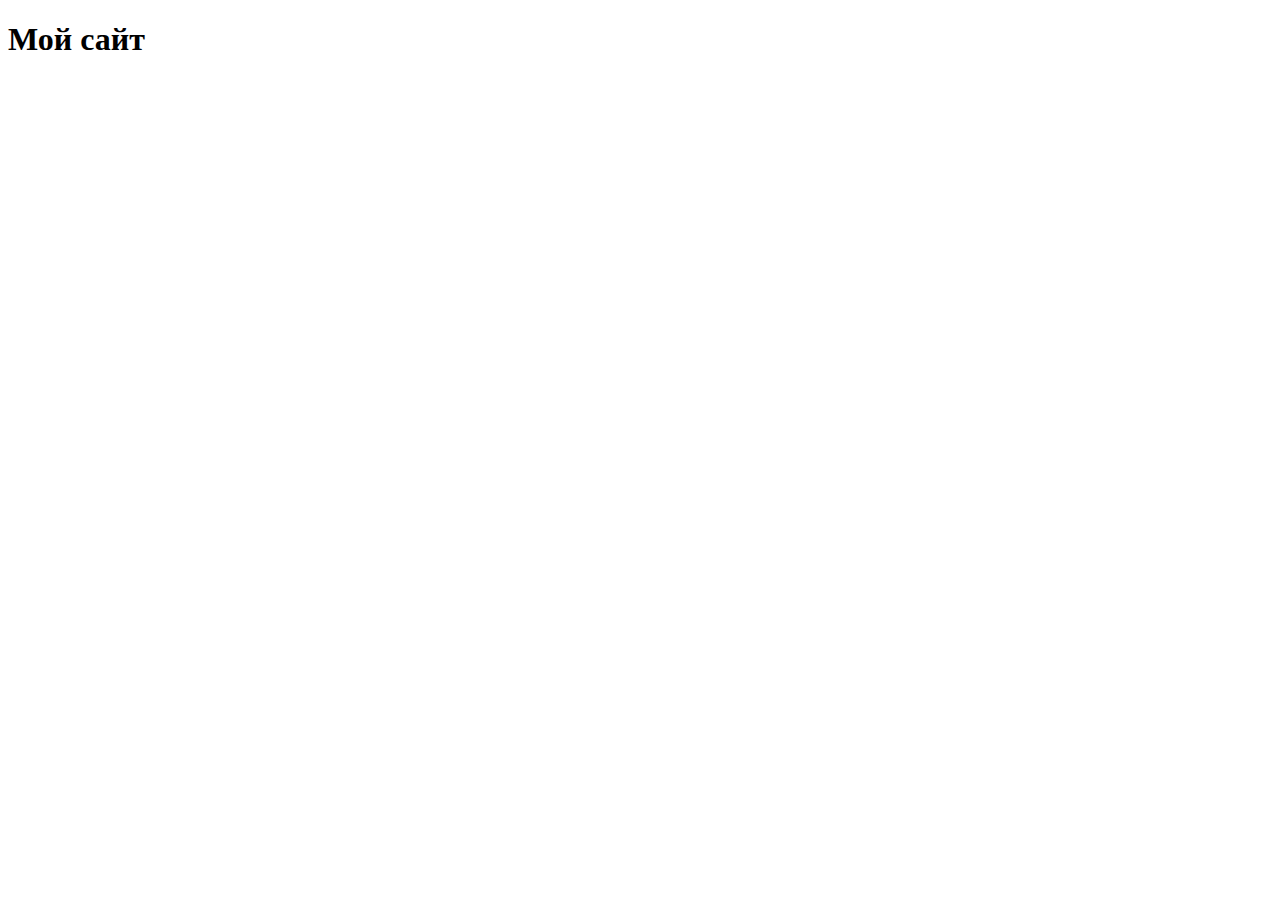
==== index.html @ 55ff9b93 "vghft" ====
<!DOCTYPE html>
<html lang="en">
<head>
    <meta charset="UTF-8">
    <meta http-equiv="X-UA-Compatible" content="IE=edge">
    <meta name="viewport" content="width=device-width, initial-scale=1.0">
    <title>Document</title>
</head>
<body>
    <h1>Мой сайт</h1>
</body>
</html>
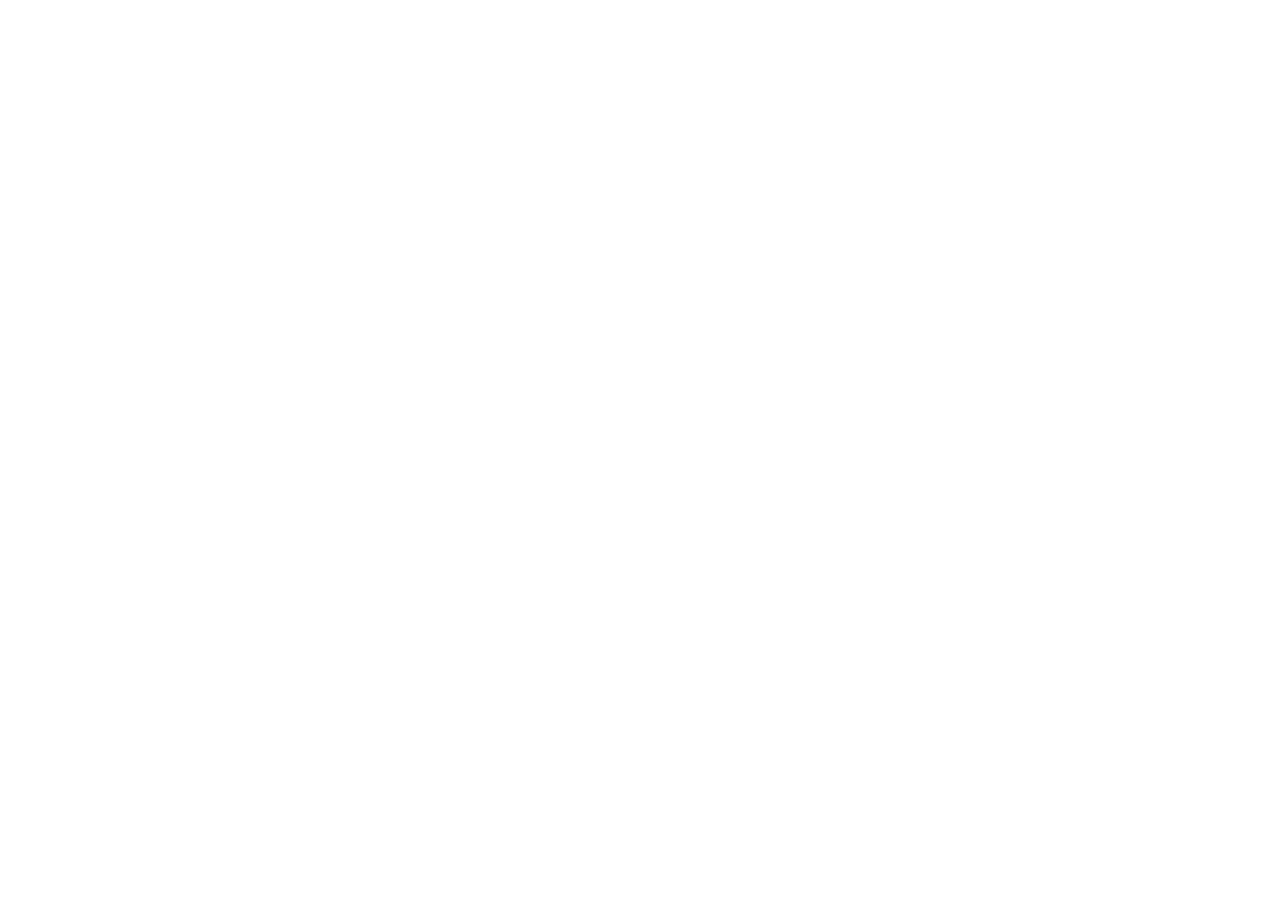
==== commit 56c76f2c: "style" ====
--- a/index.html
+++ b/index.html
@@ -7,6 +7,13 @@
     <title>Document</title>
 </head>
 <body>
-    <h1>Мой сайт</h1>
+    <div class="scrapp">
+        <main class="firstscreen">
+
+        </main>
+        <section class="secondscreen">
+            
+        </section>
+    </div>
 </body>
 </html>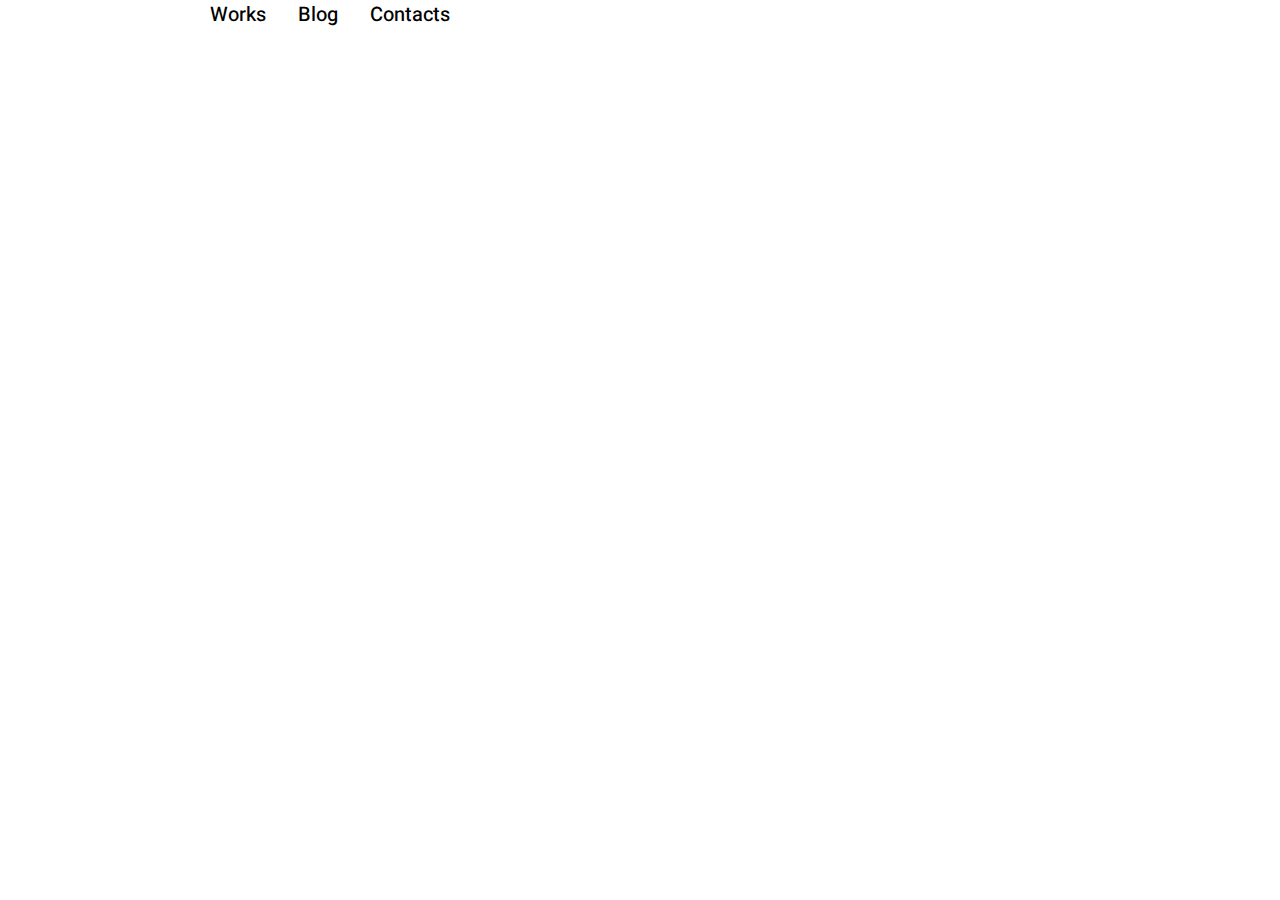
==== commit 9f9c7ea8: "dfskgksjv" ====
--- a/index.html
+++ b/index.html
@@ -4,16 +4,58 @@
     <meta charset="UTF-8">
     <meta http-equiv="X-UA-Compatible" content="IE=edge">
     <meta name="viewport" content="width=device-width, initial-scale=1.0">
+    <link rel="stylesheet" href="css/style.css">
+    <link rel="preconnect" href="https://fonts.googleapis.com">
+    <link rel="preconnect" href="https://fonts.gstatic.com" crossorigin>
+    <link href="https://fonts.googleapis.com/css2?family=Heebo:wght@400;500;700;900&display=swap" rel="stylesheet">
     <title>Document</title>
 </head>
 <body>
     <div class="scrapp">
-        <main class="firstscreen">
+        <div class="container">
+            <main class="firstscreen">
+                    <header>
+                        <ul>
+                            <li>
+                                <a href="#">Works</a>
+                            </li>
+                            <li>
+                                <a href="#">Blog</a>
+                            </li>
+                            <li>
+                                <a href="#">Contacts</a>
+                            </li>
+                        </ul>
+                    </header>
 
-        </main>
-        <section class="secondscreen">
-            
-        </section>
+                        <div class="content">
+                            <div class="content__content-left">
+                                
+                            </div>
+                            <div class="content__content-right">
+
+                            </div>
+                        </div>
+            </main>
+
+            <section class="secondscreen">
+                <div class="container">
+                    
+                </div>
+            </section>
+
+            <section class="thirdscreen">
+                <div class="container">
+                    
+                </div>
+            </section>
+
+            <footer class="footer">
+                <div class="container">
+                    
+                </div>
+            </footer>
+        </div>
     </div>
 </body>
 </html>--- a/css/style.css
+++ b/css/style.css
@@ -0,0 +1,65 @@
+* {
+    font-family: 'Heebo', sans-serif;
+    box-sizing: border-box; 
+    margin: 0;
+    padding: 0;
+}
+
+:root {
+    font-size: 16px;
+    --main-color: #21243D;
+    --primary-color: #FF6464;
+    --secondary-color: #00A8CC;
+    --dark-blue: #142850;
+}
+
+.container {
+    width: 860px;
+    margin: 0 auto;
+}
+
+.header {
+    width: 100%;
+    height: 80px;
+
+    display: flex;
+    justify-content: flex-end;
+    align-items: center;
+}
+
+header ul {
+    width: 240px; /*ширина контейнера*/
+    display: flex;
+    list-style: none;
+    justify-content: space-between;  /* равно расстоение между элементами, зависит от ширины контейнера*/
+    font-size: 1.25rem;
+    font-weight: 500;
+}
+
+header ul li a {
+    text-decoration: none;
+    color: black;
+}
+
+.content {
+    height: 300px;
+    margin-top: 120px;
+    display: flex;
+    justify-content: space-between;
+}
+
+.content .content-left {
+    width: 60%;
+    display: flex;
+    flex-direction: column;
+    justify-content: space-between;
+}
+
+.content .content-left h1 {
+    font-size: 2.75rem;
+}
+
+.content .content-right {
+    display: flex;
+    align-items: center;
+}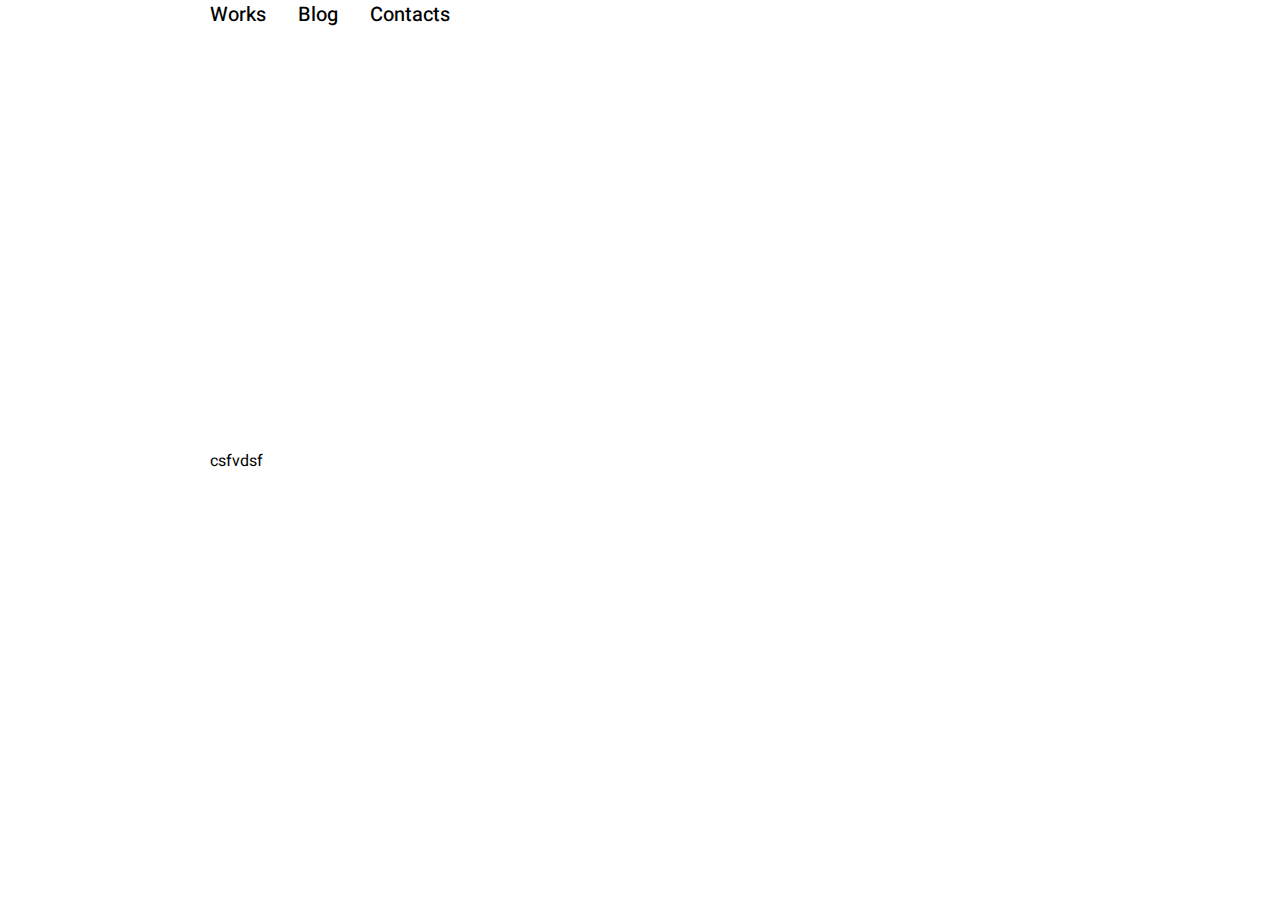
==== commit 7be2d9a8: "nhjggyhughv" ====
--- a/index.html
+++ b/index.html
@@ -40,7 +40,7 @@
 
             <section class="secondscreen">
                 <div class="container">
-                    
+                    csfvdsf
                 </div>
             </section>
 
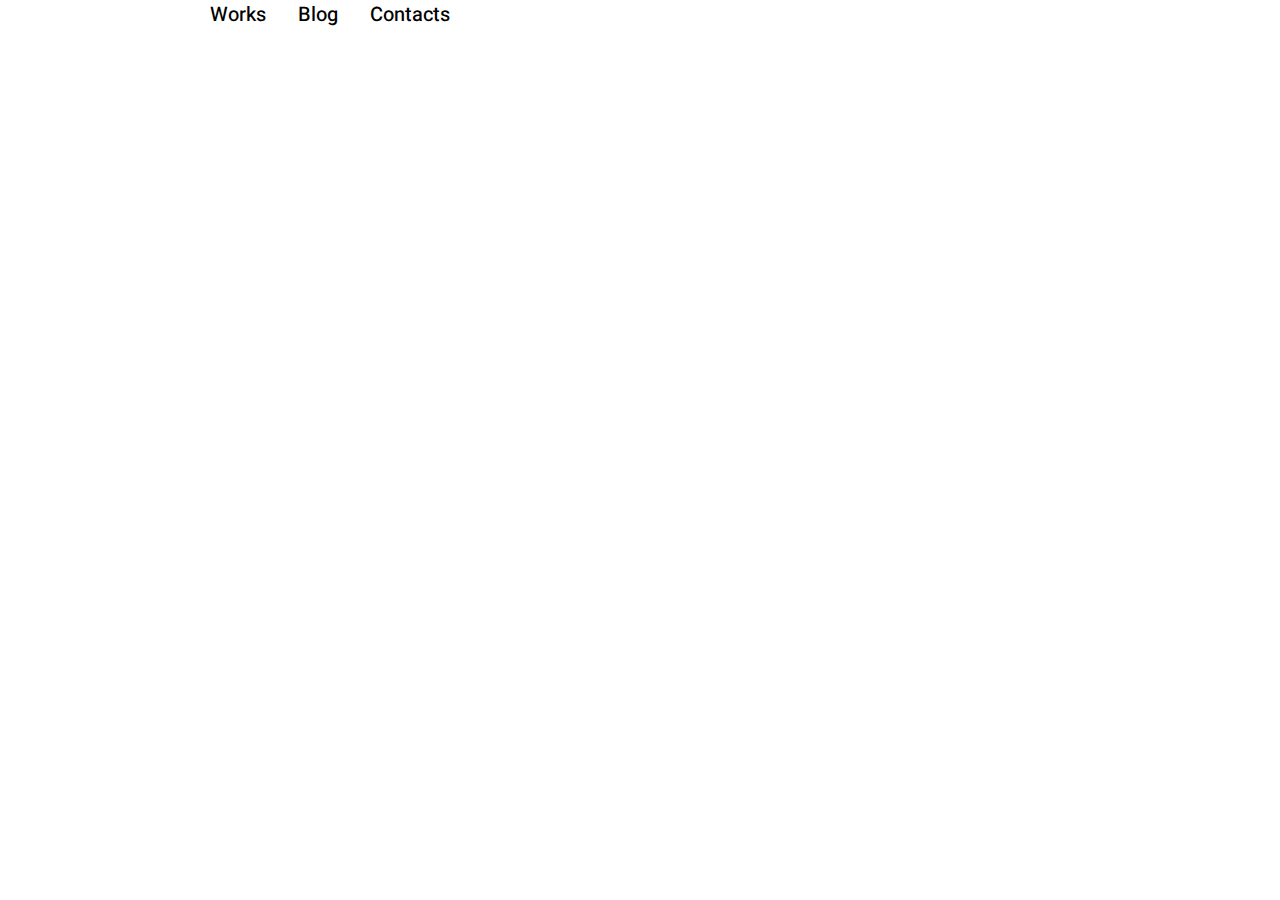
==== commit 6ae3ee36: "index" ====
--- a/index.html
+++ b/index.html
@@ -40,7 +40,7 @@
 
             <section class="secondscreen">
                 <div class="container">
-                    csfvdsf
+                    
                 </div>
             </section>
 
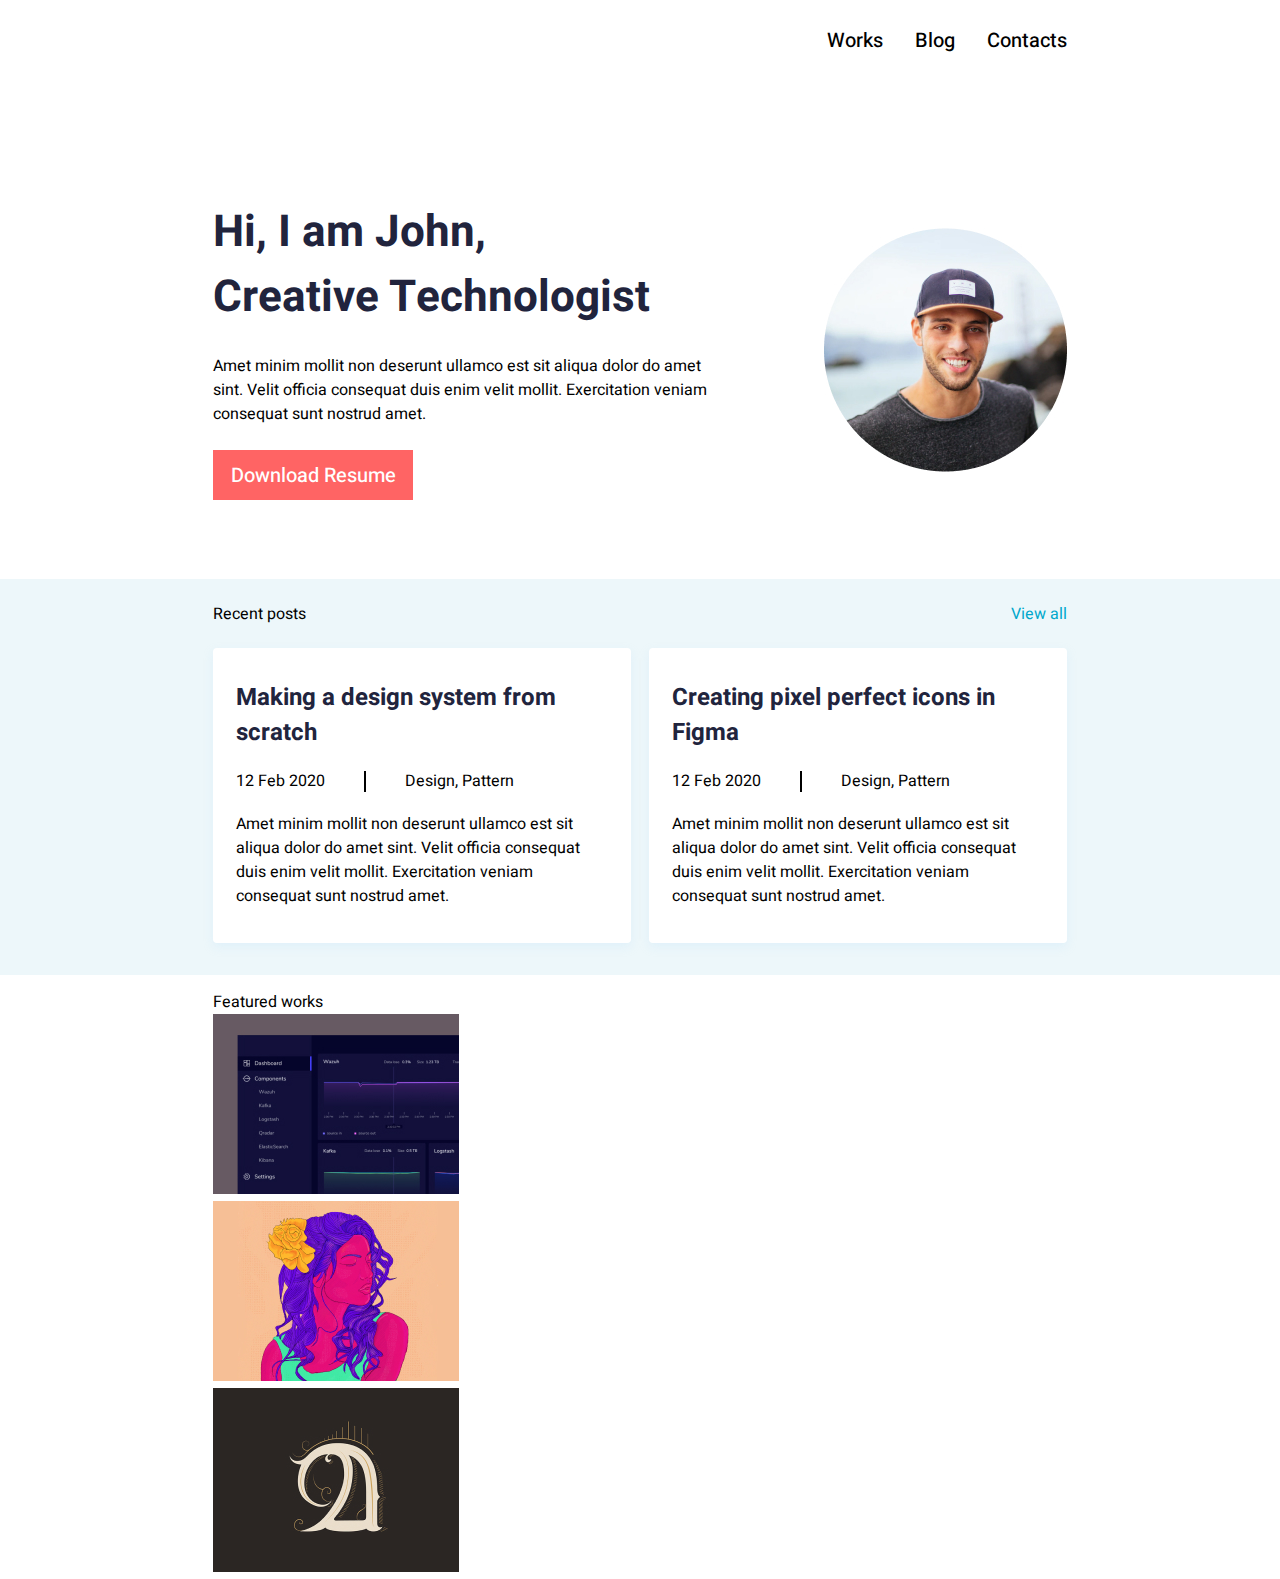
==== commit cf203f6e: "changes" ====
--- a/index.html
+++ b/index.html
@@ -11,9 +11,9 @@
     <title>Document</title>
 </head>
 <body>
-    <div class="scrapp">
-        <div class="container">
-            <main class="firstscreen">
+    <div class="wrapp">
+        <main>
+            <div class="container">
                     <header>
                         <ul>
                             <li>
@@ -27,34 +27,93 @@
                             </li>
                         </ul>
                     </header>
-
-                        <div class="content">
-                            <div class="content__content-left">
-                                
+                        <div class="firstscreen">
+                            <div class="firstscreen__left">
+                                <h1>Hi, I am John, <br>Creative Technologist</h1>
+                                    <p>Amet minim mollit non deserunt ullamco est sit aliqua dolor do amet sint. Velit officia consequat duis enim velit mollit. Exercitation veniam consequat sunt nostrud amet.</p>
+                                        <button>Download Resume</button>
                             </div>
-                            <div class="content__content-right">
-
+                            <div class="firstscreen__right">
+                                <img src="img/man.jpg">
                             </div>
                         </div>
-            </main>
+        </main>
 
             <section class="secondscreen">
                 <div class="container">
-                    
+                    <div class="secondscreen__header">
+                        <p class="p__left">Recent posts</p>
+                        <p class="p__right">View all</p>
+                    </div>
+                    <div class="secondscreen__content">
+                            <div class="secondscreen__item">
+                                <div class="item__container">
+                                    <h2>Making a design system from scratch</h2>
+                                    <div class="text_line">
+                                        <p class="item__p-left">12 Feb 2020</p>
+                                        <div class="line"></div>
+                                        <p class="item__p-right">Design, Pattern</p>
+                                     </div>
+                                    <p>Amet minim mollit non deserunt ullamco est sit aliqua dolor do amet sint. Velit officia consequat duis enim velit mollit. Exercitation veniam consequat sunt nostrud amet.</p>
+                                </div>
+                            </div>
+                                <div class="secondscreen__item">
+                                    <div class="item__container">
+                                        <h2>Creating pixel perfect icons in Figma</h2>
+                                        <div class="text_line">
+                                            <p class="item__p-left">12 Feb 2020</p>
+                                            <div class="line"></div>
+                                            <p class="item__p-right">Design, Pattern</p>
+                                        </div>
+                                        <p>Amet minim mollit non deserunt ullamco est sit aliqua dolor do amet sint. Velit officia consequat duis enim velit mollit. Exercitation veniam consequat sunt nostrud amet.</p>
+                                    </div>
+                            </div>
+                    </div>
+            </section>
+
+
+            <section class="thirdscreen">
+                <div class="container">
+                    <div class="thirdscreen__header">
+                        <p>Featured works</p>
+                    </div>
+                    <div class="thirdscreen__content">
+                        <div class="content__item">
+                            <div class="content__item-left">
+                                <img src="img/card1.jpg">
+                            </div>
+                            <div class="content__item-right">
+                                
+                            </div>
+                        </div>
+                        <div class="content__item">
+                            <div class="content__item-left">
+                                <img src="img/card2.jpg">
+                            </div>
+                            <div class="content__item-right">
+                                
+                            </div>
+                        </div>
+                        <div class="content__item">
+                            <div class="content__item-left">
+                                <img src="img/card3.jpg">
+                            </div>
+                            <div class="content__item-right">
+                                
+                            </div>
+                        </div>
+                    </div>
                 </div>
             </section>
 
-            <section class="thirdscreen">
-                <div class="container">
-                    
-                </div>
-            </section>
 
             <footer class="footer">
                 <div class="container">
                     
                 </div>
             </footer>
+
+
         </div>
     </div>
 </body>
--- a/css/style.css
+++ b/css/style.css
@@ -3,6 +3,10 @@
     box-sizing: border-box; 
     margin: 0;
     padding: 0;
+}
+
+h1, h2, h3, h4 {
+    color: var(--main-color);
 }
 
 :root {
@@ -14,11 +18,13 @@
 }
 
 .container {
-    width: 860px;
+    width: 854px;
     margin: 0 auto;
 }
 
-.header {
+/*.......................HEADER.................. */
+
+header {
     width: 100%;
     height: 80px;
 
@@ -41,25 +47,105 @@
     color: black;
 }
 
-.content {
+/*.......................FIRSTSCREEN.................. */
+
+.firstscreen {
     height: 300px;
     margin-top: 120px;
     display: flex;
     justify-content: space-between;
 }
 
-.content .content-left {
+.firstscreen__left {
     width: 60%;
     display: flex;
     flex-direction: column;
     justify-content: space-between;
 }
 
-.content .content-left h1 {
+.firstscreen__left h1 {
     font-size: 2.75rem;
 }
 
-.content .content-right {
+button {
+    width: 200px;
+    height: 50px;
+    background-color: var(--primary-color);
+    border: none;
+    color: white;
+    font-size: 1.25rem;
+    font-weight: 500;
+}
+
+.firstscreen__right {
     display: flex;
     align-items: center;
+}
+
+/*.......................SECONDSCREEN...................*/
+
+.secondscreen {
+    height: 396px;
+    margin-top: 79px;
+    background-color: #EDF7FA;
+}
+
+.secondscreen__header {
+    height: 69px;
+
+    display: flex;
+    justify-content: space-between;
+    align-items: center;
+}
+
+.p__right {
+    color: var(--secondary-color);
+}
+
+.secondscreen__content {
+    height: 297px;
+    display: flex;
+    justify-content: space-between;
+}
+
+.secondscreen__item {
+    width: 418px;
+    height: 295px;
+    background-color: white;
+    border-radius: 4px;
+    box-shadow: 0px 4px 10px rgba(187, 225, 250, 0.25);
+
+    display: flex;
+    justify-content: space-between;
+}
+
+.item__container {
+    margin-top: 32px;
+    margin-left: 23px;
+    margin-right: 48px;
+    margin-bottom: 35px;
+
+    display: flex;
+    flex-direction: column;
+    justify-content: space-between;
+}
+
+.text_line {
+    width: 278px;
+
+    display: flex;
+    justify-content: space-between;
+    align-items: center;
+}
+
+.line {
+    width: 0px;
+    height: 21px;
+    border: 1px solid #000000;
+}
+
+/*..................THIRDSCREEN..............*/
+
+.thirdscreen {
+    margin-top: 15px;
 }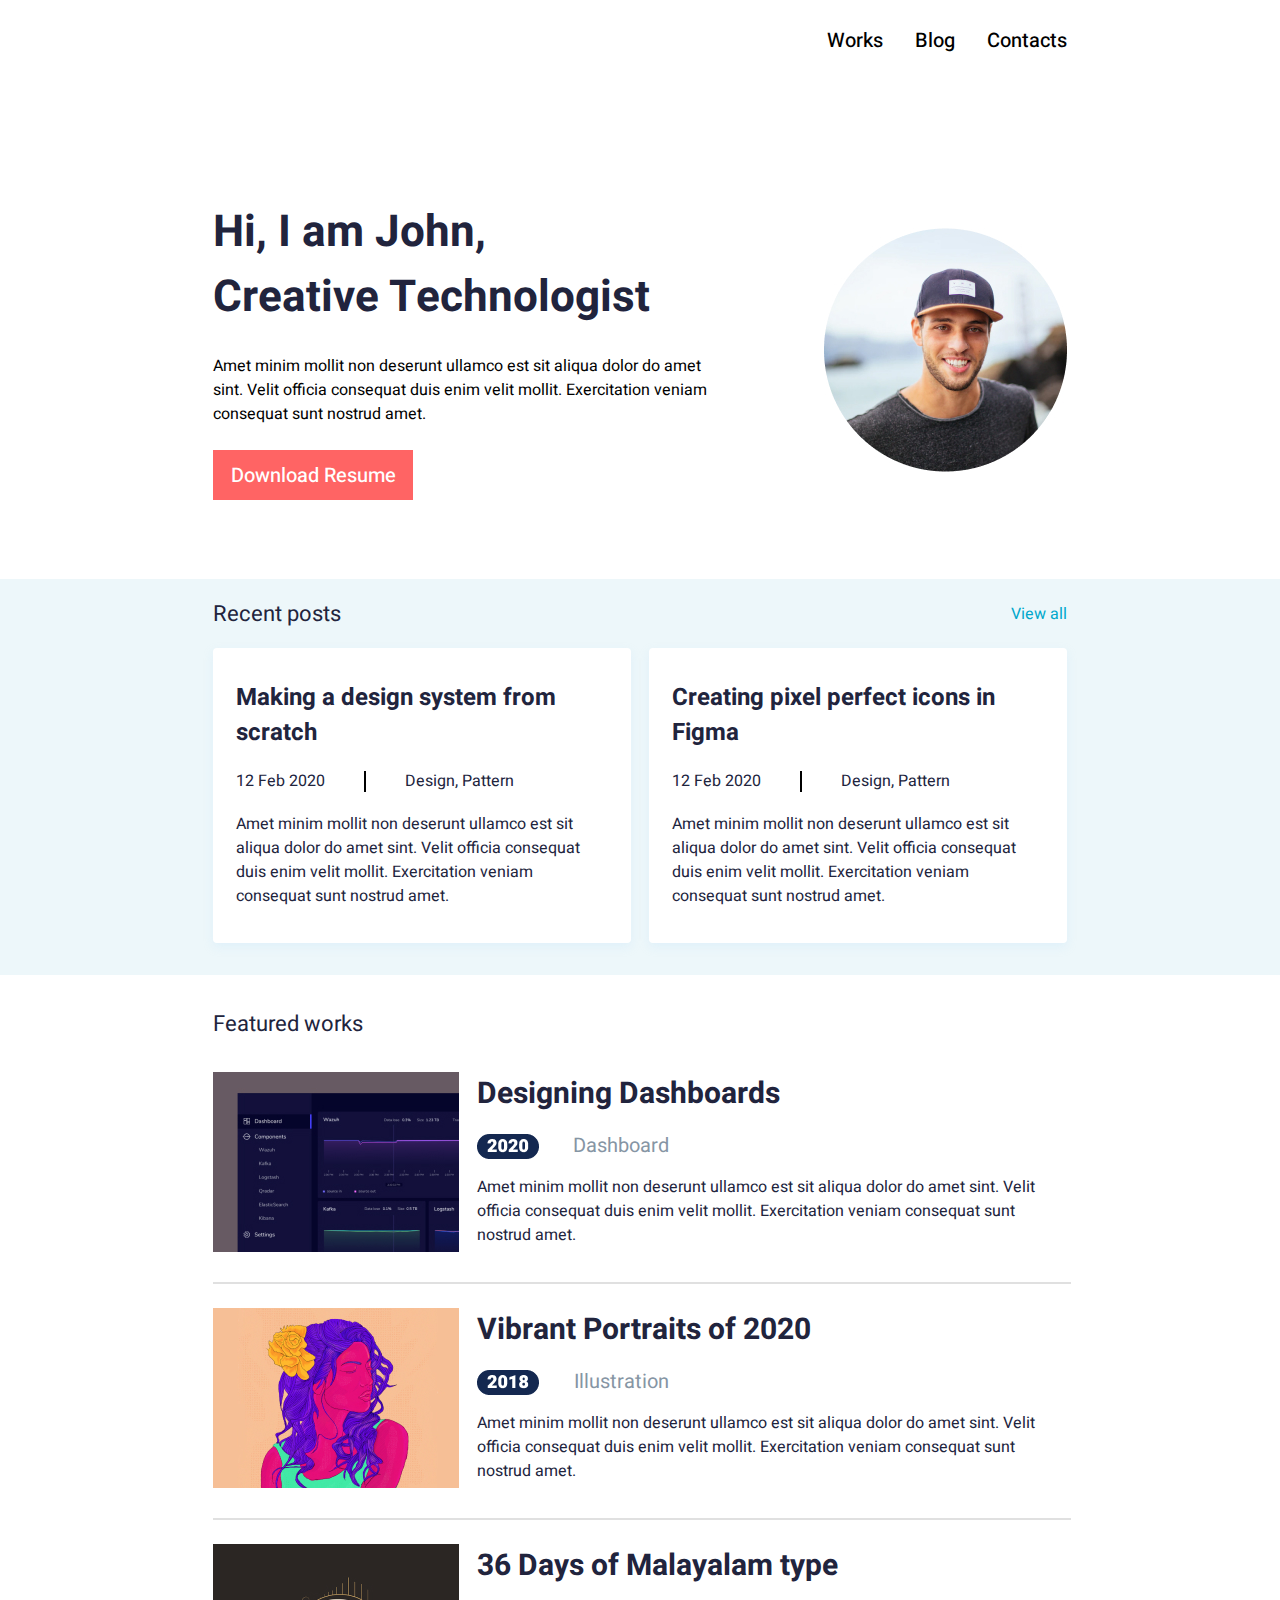
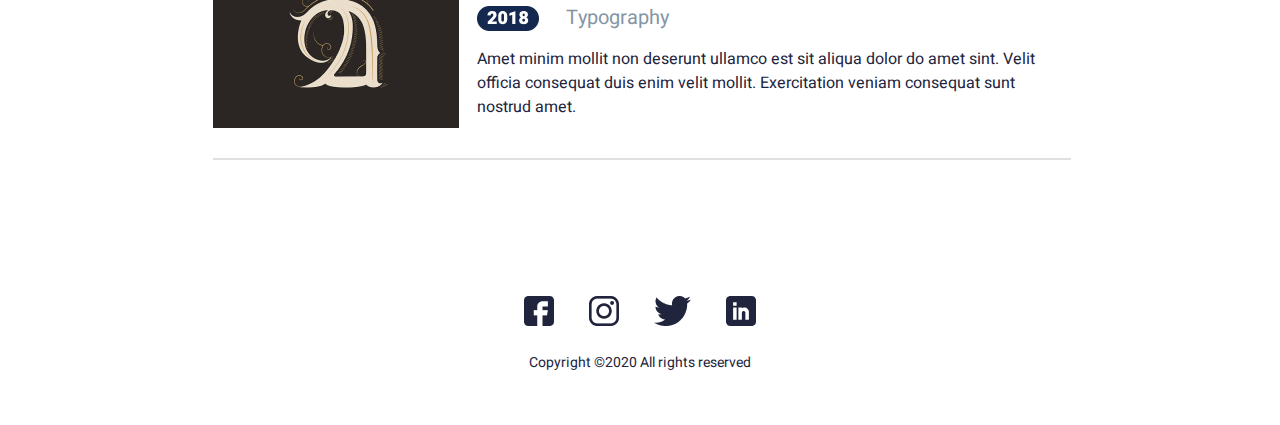
==== commit ff0fa668: "changes" ====
--- a/index.html
+++ b/index.html
@@ -83,33 +83,68 @@
                                 <img src="img/card1.jpg">
                             </div>
                             <div class="content__item-right">
-                                
+                                <h3>Designing Dashboards</h3>
+                                <div class="item-line">
+                                    <img class="year" src="img/2020.png">
+                                    <p class="light-text">Dashboard</p>
+                                </div>
+                                <p>Amet minim mollit non deserunt ullamco est sit aliqua dolor do amet sint. Velit officia consequat duis enim velit mollit. Exercitation veniam consequat sunt nostrud amet.</p>
                             </div>
                         </div>
+
+                        <div class="border"></div>
+
                         <div class="content__item">
                             <div class="content__item-left">
                                 <img src="img/card2.jpg">
                             </div>
                             <div class="content__item-right">
-                                
+                                <h3>Vibrant Portraits of 2020</h3>
+                                <div class="item-line">
+                                    <img class="year" src="img/2018.png">
+                                    <p class="light-text">Illustration</p>
+                                </div>
+                                <p>Amet minim mollit non deserunt ullamco est sit aliqua dolor do amet sint. Velit officia consequat duis enim velit mollit. Exercitation veniam consequat sunt nostrud amet.</p>
                             </div>
                         </div>
+
+                        <div class="border"></div>
+
                         <div class="content__item">
                             <div class="content__item-left">
-                                <img src="img/card3.jpg">
+                                <img  src="img/card3.jpg">
                             </div>
                             <div class="content__item-right">
-                                
+                                <h3>36 Days of Malayalam type</h3>
+                                <div class="item-line">
+                                    <img class="year" src="img/2018.png">
+                                    <p class="light-text">Typography</p>
+                                </div>
+                                <p>Amet minim mollit non deserunt ullamco est sit aliqua dolor do amet sint. Velit officia consequat duis enim velit mollit. Exercitation veniam consequat sunt nostrud amet.</p>
                             </div>
-                        </div>
+                         </div>
+
+                         <div class="border"></div>
+                         
                     </div>
                 </div>
             </section>
+            
+            <section class="empty"></section>
 
-
-            <footer class="footer">
+            <footer>
                 <div class="container">
-                    
+                    <div class="footer__content">
+                        <div class="footer__icons">
+                            <img src="img/fb.png">
+                            <img src="img/insta.png">
+                            <img src="img/tw.png">
+                            <img src="img/Linkedin.png">
+                        </div>
+                            <div class="footer__text">
+                               <p>Copyright ©2020 All rights reserved</p>
+                            </div>
+                    </div>
                 </div>
             </footer>
 
--- a/css/style.css
+++ b/css/style.css
@@ -15,6 +15,7 @@
     --primary-color: #FF6464;
     --secondary-color: #00A8CC;
     --dark-blue: #142850;
+    --light-color: #8695A4;
 }
 
 .container {
@@ -88,6 +89,7 @@
     height: 396px;
     margin-top: 79px;
     background-color: #EDF7FA;
+    color: var(--main-color);
 }
 
 .secondscreen__header {
@@ -96,6 +98,11 @@
     display: flex;
     justify-content: space-between;
     align-items: center;
+}
+
+.p__left {
+    font-size: 22px;
+    color: var(--main-color);
 }
 
 .p__right {
@@ -147,5 +154,93 @@
 /*..................THIRDSCREEN..............*/
 
 .thirdscreen {
-    margin-top: 15px;
-}+    color: var(--main-color);
+}
+
+.thirdscreen__header {
+    height: 97px;
+
+    font-size: 22px;
+    color: var(--main-color);
+    display: flex;
+    align-items: center;
+}
+
+.thirdscreen__content {
+    height: 688px;
+
+    display: flex;
+    flex-direction: column;
+    justify-content: space-between;
+}
+
+.content__item {
+    display: flex;
+    justify-content: space-between;
+}
+
+.content__item-right {
+    height: 165px;
+
+    margin-left: 18px;
+    display: flex;
+    flex-direction: column;
+    justify-content: space-between;
+}
+
+.year {
+    margin-bottom: 16px;
+}
+
+h3 {
+    font-size: 30px;
+}
+
+.item-line {
+    width: 192px;
+
+    display: flex;
+    align-items: center;
+    justify-content: space-between;
+}
+
+.light-text {
+    color: var(--light-color);
+    font-size: 20px;
+}
+
+.border {
+    width: 858px;
+    height: 0px;
+    border: 1px solid #E0E0E0;
+}
+
+.empty {
+    height: 83px;
+}
+
+/*.................FOOTER................*/
+
+footer {
+    height: 182px;
+
+    display: flex;
+    align-items: center;
+    color: var(--main-color);
+    font-size: 14px;
+}
+
+.footer__content {
+    height: 77px;
+
+    display: flex;
+    flex-direction: column;
+    justify-content: space-between;
+    align-items: center;
+}
+
+.footer__icons {
+    width: 232px;
+    display: flex;
+    justify-content: space-between;
+}
